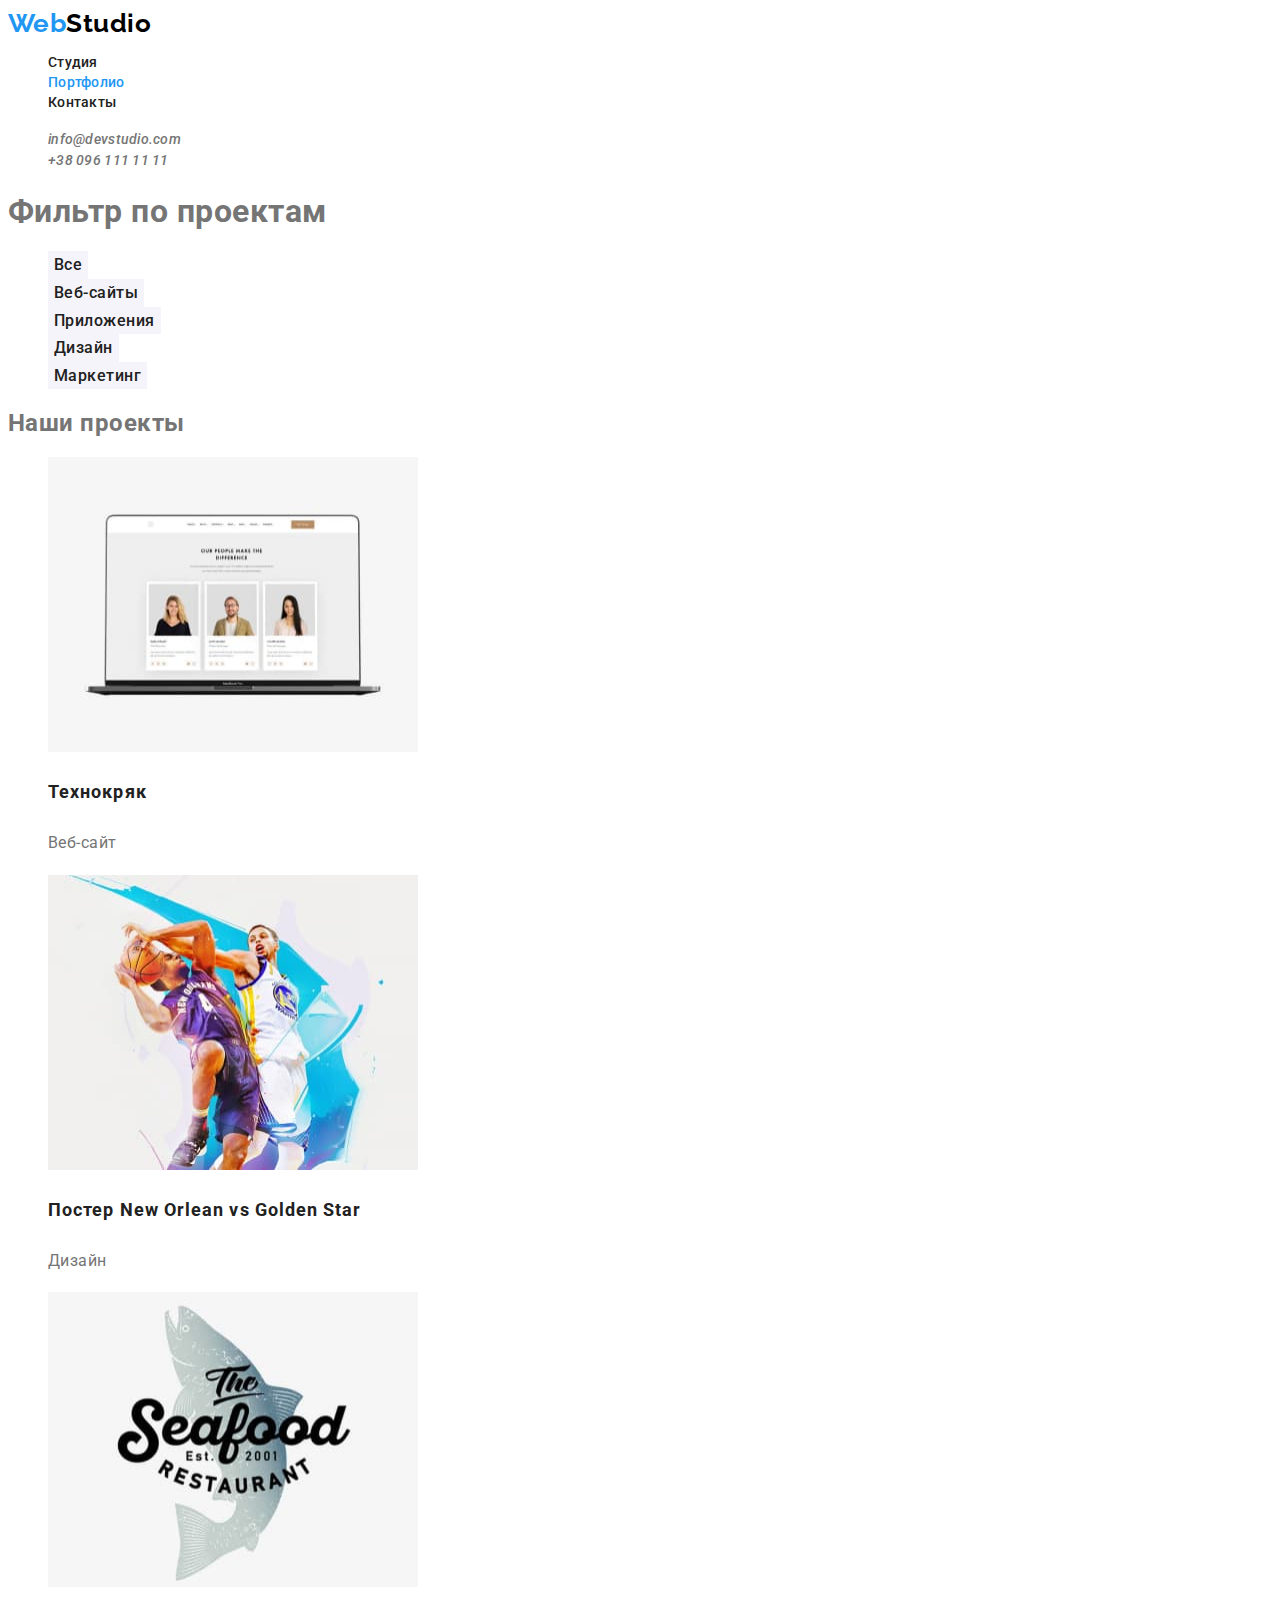
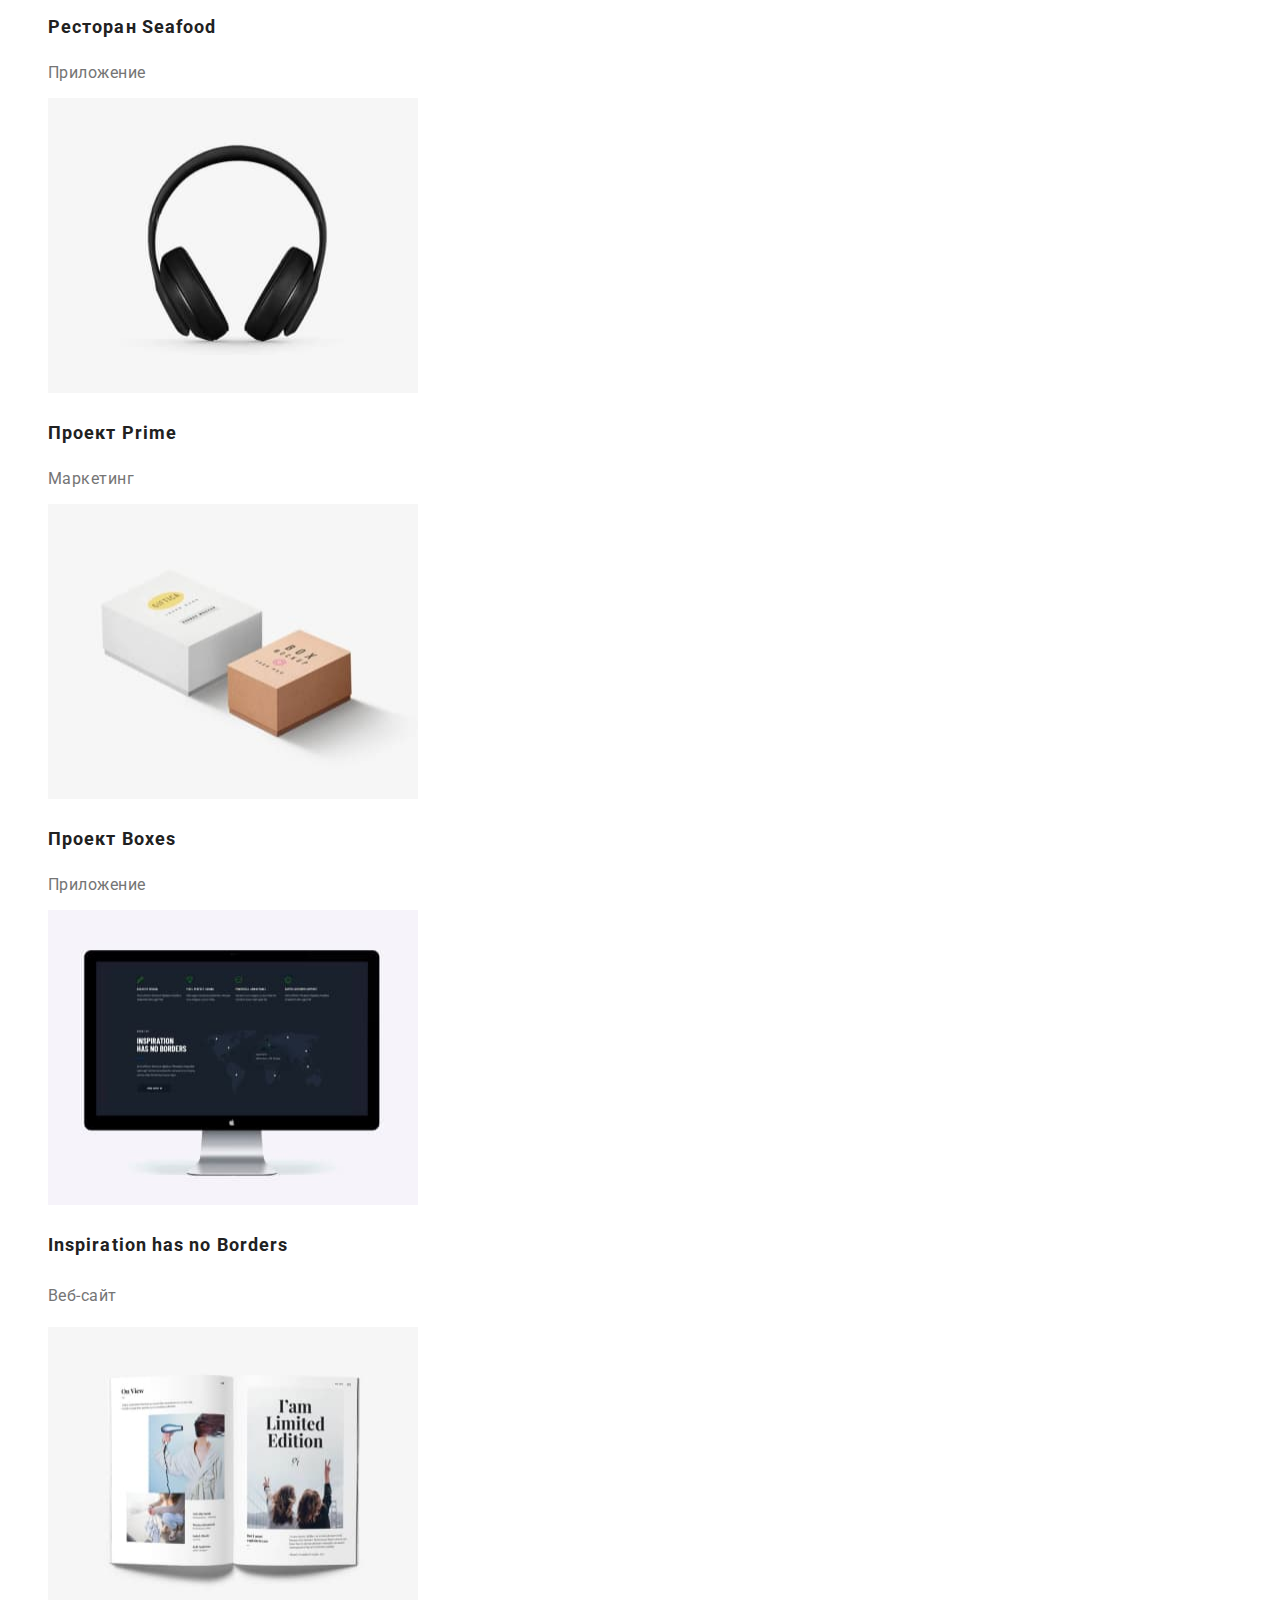
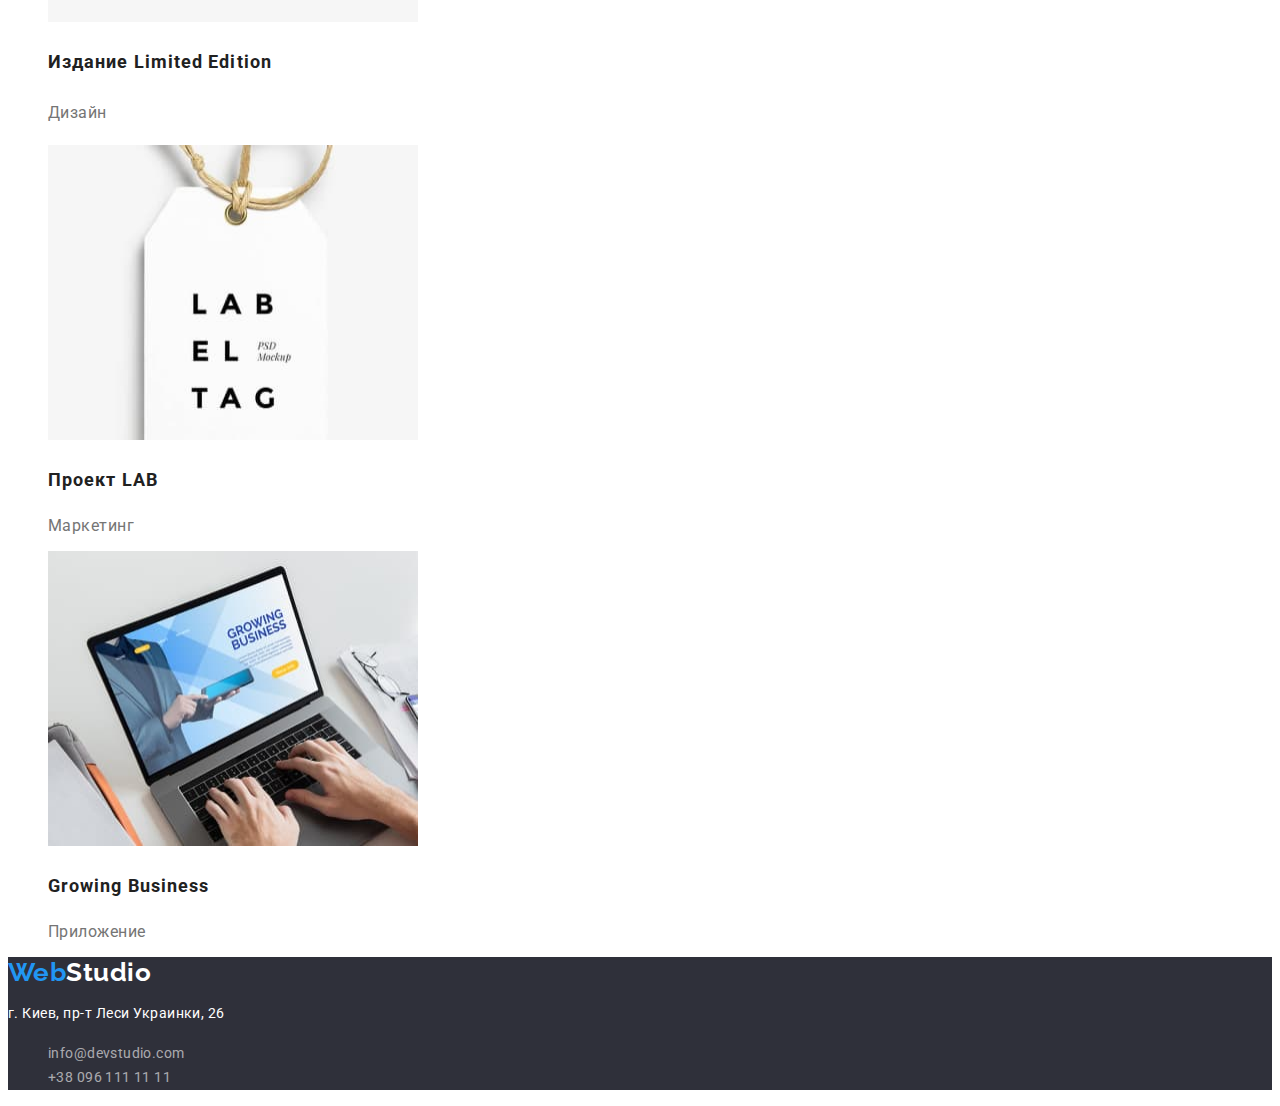
==== portfolio.html @ d4fd179d "Добавлены шрифты и цвет" ====
<!DOCTYPE html>
<html lang="ru">
<head>
    <meta charset="UTF-8">
    <meta name="viewport" content="width=device-width, initial-scale=1.0">
    <title>Портфолио</title>
    <link rel="preconnect" href="https://fonts.gstatic.com">
    <link href="https://fonts.googleapis.com/css2?family=Raleway:wght@700&family=Roboto:wght@400;500;700;900&display=swap"
      rel="stylesheet">
      
      <link rel="stylesheet" href="./css/style.css">
</head>
<body>
      <header class="site-head">
      
        <!-- Навигация -->
        <nav>
          <a class="logo link" href="./index.html"><span class="logo-slice">Web</span>Studio</a>
          <ul class="site-nav list">
            <li><a class="nav-item link" href="./index.html">Студия</a></li>
            <li> <a class="nav-item link current" href="./portfolio.html">Портфолио</a></li>
            <li><a class="nav-item link" href="">Контакты</a></li>
          </ul>
      
        </nav>
      
        <!-- Контакты -->
        <address>
          <ul class="contacts list">
            <li>
              <a class="contact-item link" href="mailto:info@devstudio.com">info@devstudio.com</a>
            </li>
            <li>
              <a class="contact-item link" href="tel:+380961111111">+38 096 111 11 11</a>
            </li>
          </ul>
        </address>
      
      </header>
    <main>

        <!-- фильтры работ -->
       <section class="section">
         <h1>Фильтр по проектам</h1>
        <ul class="list">
            <li><button class="button secondary" href="">Все</button></li>
            <li><button class="button secondary" href="">Веб-сайты</button></li>
            <li><button class="button secondary" href="">Приложения</button></li>
            <li><button class="button secondary" href="">Дизайн</button></li>
            <li><button class="button secondary" href="">Маркетинг</button></li>
        </ul>
    
       <!-- примеры проектов -->
       <h2>Наши проекты</h2>
      <ul class="projects list">
          <li class="project-item">
         <img src="./img/loptop.jpg" alt="монитор" width="370" height="295">
         <h3 class="title">Технокряк</h3>
        <p  class="project" >Веб-сайт</p>
        </li>
          <li>
           <img src="./img/basketboll.jpg" alt="баскетбол" width="370" height="295">
          <h3 class="title">Постер New Orlean vs Golden Star</h3>
          <p class="project">Дизайн</p>
        </li>
          <li>
         <img src="./img/seafood.jpg" alt="название seafood" width="370" height="295">
          <h3 class="title">Ресторан Seafood</h3>
          <p>Приложение</p>
        </li>
          <li>
            <img src="./img/headphones.jpg" alt="" width="370" height="295">
           <h3 class="title">Проект Prime</h3>
           <p>Маркетинг</p>
        </li>
          <li>
              <img src="./img/boxes.jpg" alt="коробки" width="370" height="295">
              <h3 class="title">Проект Boxes</h3>
              <p>Приложение</p>
            </li>
          <li>
            <img src="./img/veb_site.jpg" alt="страница сайта" width="370" height="295">
           <h3 class="title">Inspiration has no Borders</h3>
           <p class="project">Веб-сайт</p>
         </li>
          <li>
            <img src="./img/journal.jpg" alt="журнал" width="370" height="295">
           <h3 class="title">Издание Limited Edition</h3>
           <p class="project">Дизайн</p>
        </li>
          <li>
              <img src="./img/label_tag.jpg" alt="бирка label tag" width="370" height="295">
            <h3 class="title">Проект LAB</h3>
            <p>Маркетинг</p>
          </li>
          <li>
              <img src="./img/growing_business.jpg" alt="бизнес-приложение" width="370" height="295">
             <h3 class="title"> Growing Business</h3>
             <p>Приложение</p>
         </li>
      </ul>
       </section> 
      
    </main>
    <footer class="footer">
      <a class="logo link" href="index.html"><span class="logo-slice">Web</span>Studio</a>
      <address>
    
        <p class="adds">г. Киев, пр-т Леси Украинки, 26</p>
        <ul class="contacts list">
          <li>
            <a class="contact-footer link" href="mailto:info@devstudio.com">info@devstudio.com</a>
          </li>
          <li>
            <a class="contact-footer link" href="tel:+380961111111">+38 096 111 11 11</a>
          </li>
        </ul>
      </address>
    </footer>
</body>
</html>
---- css/style.css ----
/*

логотип и текст навигации
color: #000000;
логотип и ссылки в состоянии :hiver 
color: #2196F3;

основной цвет текста
color: #757575;
вторичный текст текста: 
color: #212121;
текст подвала
color: #FFFFFF;
ссылки подвала
 color: rgba(255, 255, 255, 0.6);

/* nav
background: #FFFFFF;
hero
background: #2F303A;
section
background: #E5E5E5;
section 2
#F5F4FA
footer
background: #2F303A;
для всех заглавных
text-transform: uppercase;*/
:root {
  --primary-text-color: #757575;
  --title-text-color: #212121;
  --accent-color: #2196f3;
  --primery-white-color: #ffffff;
  --header-footer-fon: #2f303a;
  --nav-text-color: #000000;
  --secondary-btn-bg: #f5f4fa;
}
body {
  color: var(--primary-text-color);
  background-color: var(--primery-white-color);
  letter-spacing: 0.03em;
  font-family: 'Roboto', sans-serif;
}
.link {
  text-decoration: none;
}
.list {
  list-style: none;
}
/*navigotion*/
.logo {
  color: var(--nav-text-color);
  font-family: 'Raleway', sans-serif;
  font-weight: bold;
  font-size: 26px;
  line-height: 1.2;
}
.logo .logo-slice {
  color: var(--accent-color);
}
.site-nav .link {
  color: var(--title-text-color);
}
.site-nav .link:hover,
.site-nav .link:focus {
  color: var(--accent-color);
}
.site-nav,
.contact-item {
  font-weight: 500;
  font-size: 14px;
  line-height: 1.42;
  letter-spacing: 0.02em;
}
.site-nav .nav-item.current {
  color: var(--accent-color);
}
.contacts .contact-item {
  color: currentColor;
}
.contacts .link:hover,
.contacts .link:focus {
  color: var(--accent-color);
}
/*hero*/
.hero-title {
  color: var(--primery-white-color);
  background: var(--header-footer-fon);
  font-weight: 900;
  font-size: 44px;
  line-height: 1.4;
  text-align: center;
  letter-spacing: 0.06em;
}
/* buttons*/
.button {
  border: none;
  font-family: 'Roboto', sans-serif;
}
.button.primary {
  color: var(--primery-white-color);
  background: var(--accent-color);
  font-weight: bold;
  font-size: 16px;
  line-height: 1.9;
  text-align: center;
  letter-spacing: 0.06em;
}
.button.secondary {
  background-color: var(--secondary-btn-bg);
  color: var(--title-text-color);
  font-weight: 500;
  font-size: 16px;
  line-height: 1.6;
  letter-spacing: 0.03em;
}
.button.primary:focus,
.button.secondary:hover,
.button.secondary:focus {
  color: var(--primery-white-color);
  background: var(--accent-color);
}
/*sections*/
.section-title,
.title {
  color: var(--title-text-color);
}
.section-title {
  font-weight: bold;
  font-size: 36px;
  line-height: 1.2;
  text-align: center;
}
.features .title {
  color: var(--title-text-color);
  font-weight: bold;
  font-size: 14px;
  line-height: 1.14;
  text-transform: uppercase;
}
.features .feature-text {
  font-weight: normal;
  font-size: 14px;
  line-height: 1.71;
}
.team .title {
  color: var(--title-text-color);
  font-weight: 500;
  font-size: 16px;
  line-height: 1.2;
}
.team .team-position {
  font-weight: normal;
  font-size: 16px;
  line-height: 1.2;
}
.projects .title {
  color: var(--title-text-color);
  font-weight: bold;
  font-size: 18px;
  line-height: 2;
  letter-spacing: 0.06em;
}
.projects .project {
  font-weight: normal;
  font-size: 16px;
  line-height: 1.9;
}
/*footer*/
.footer {
  background-color: var(--header-footer-fon);
  color: var(--primery-white-color);
}
.footer .logo {
  color: var(--primery-white-color);
}
.footer .adds {
  font-style: normal;
  font-weight: normal;
  font-size: 14px;
  line-height: 1.71;
}
.contacts .contact-footer {
  color: rgba(255, 255, 255, 0.6);
  font-style: normal;
  font-weight: normal;
  font-size: 14px;
  line-height: 1.71;
  letter-spacing: 0.03em;
}
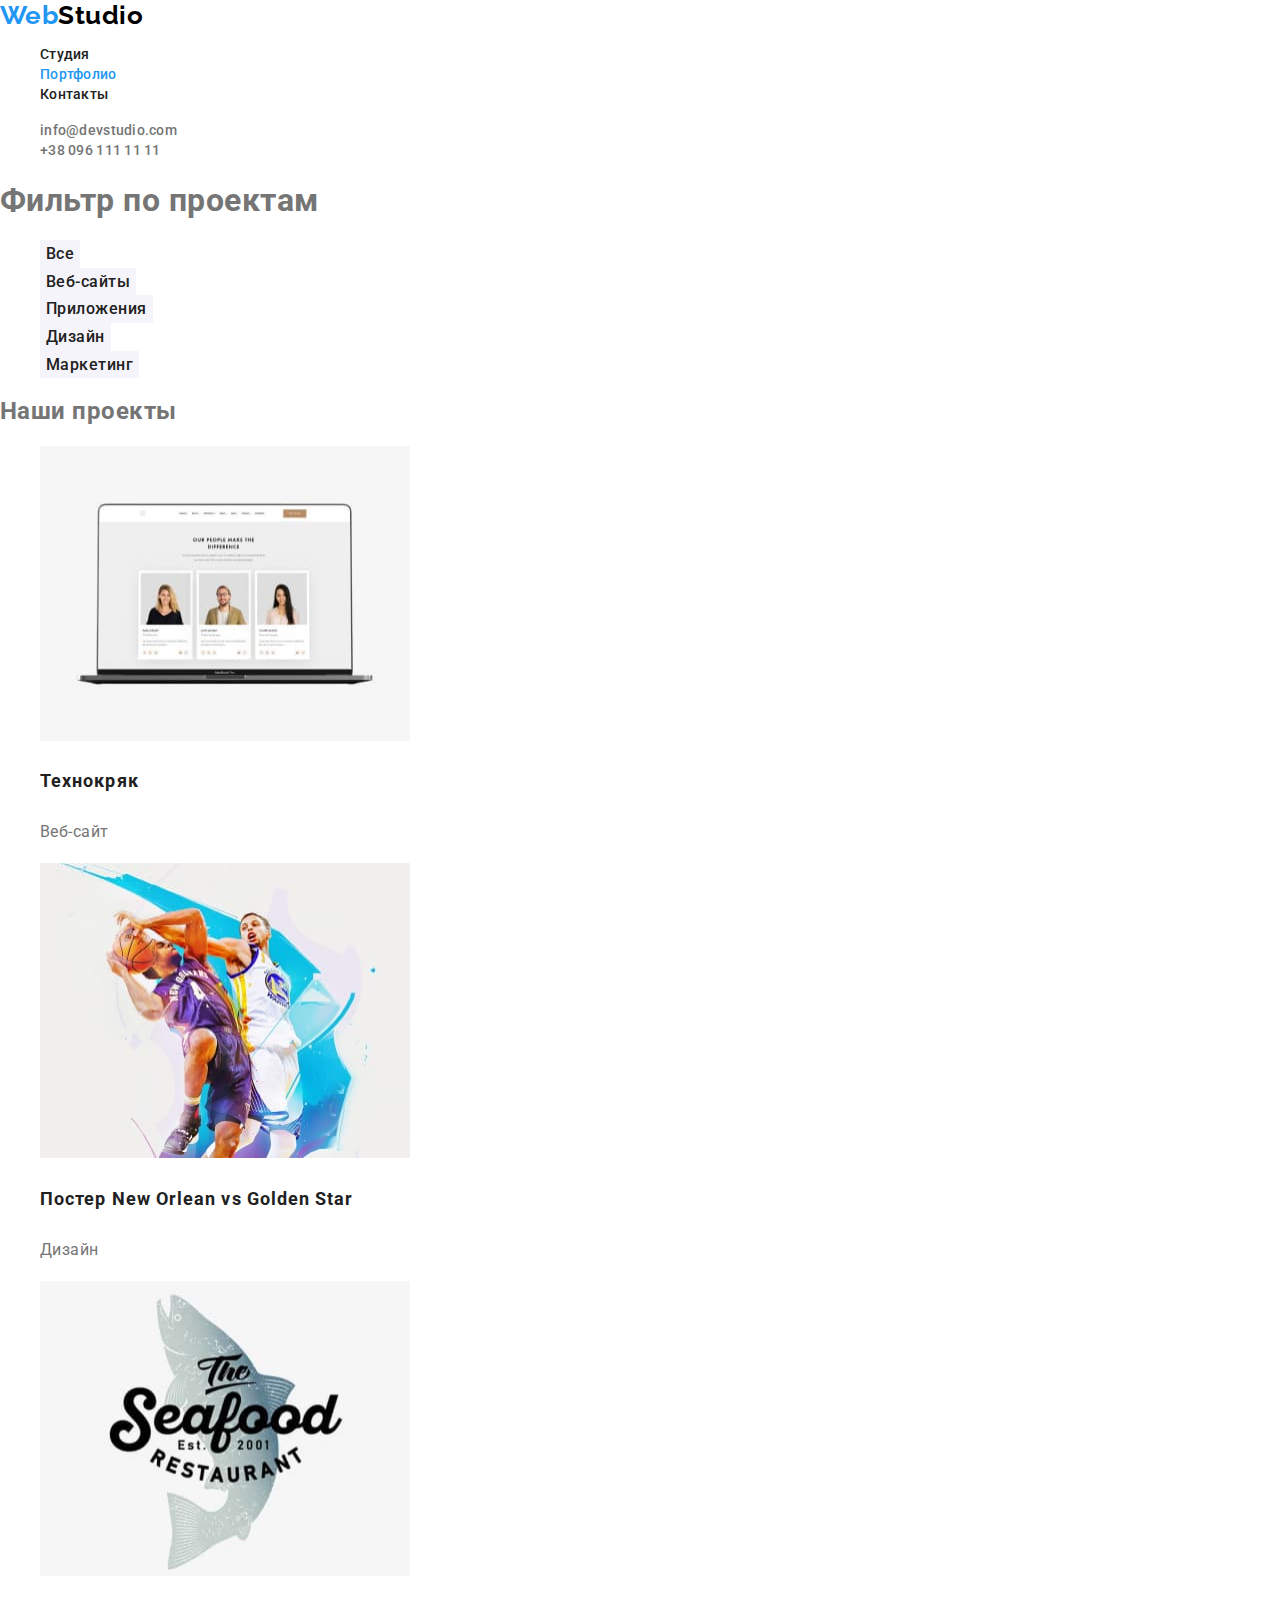
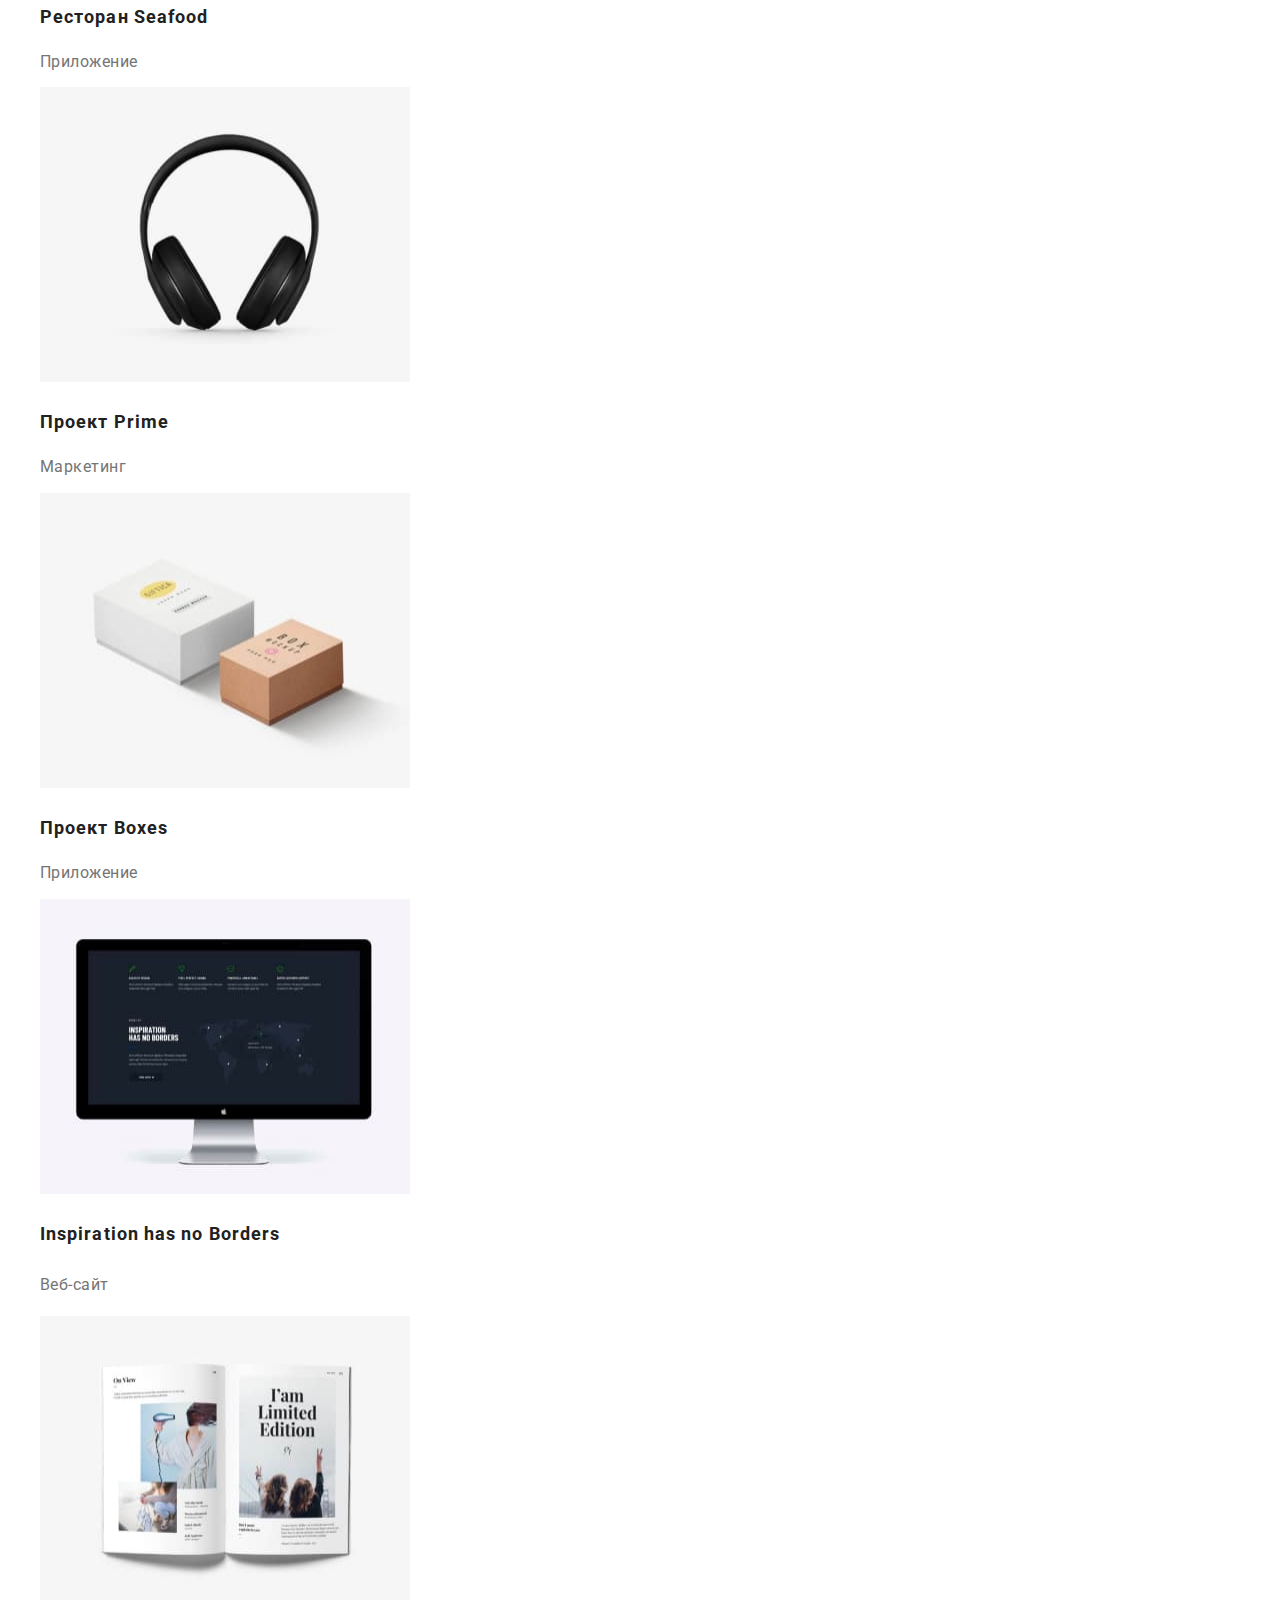
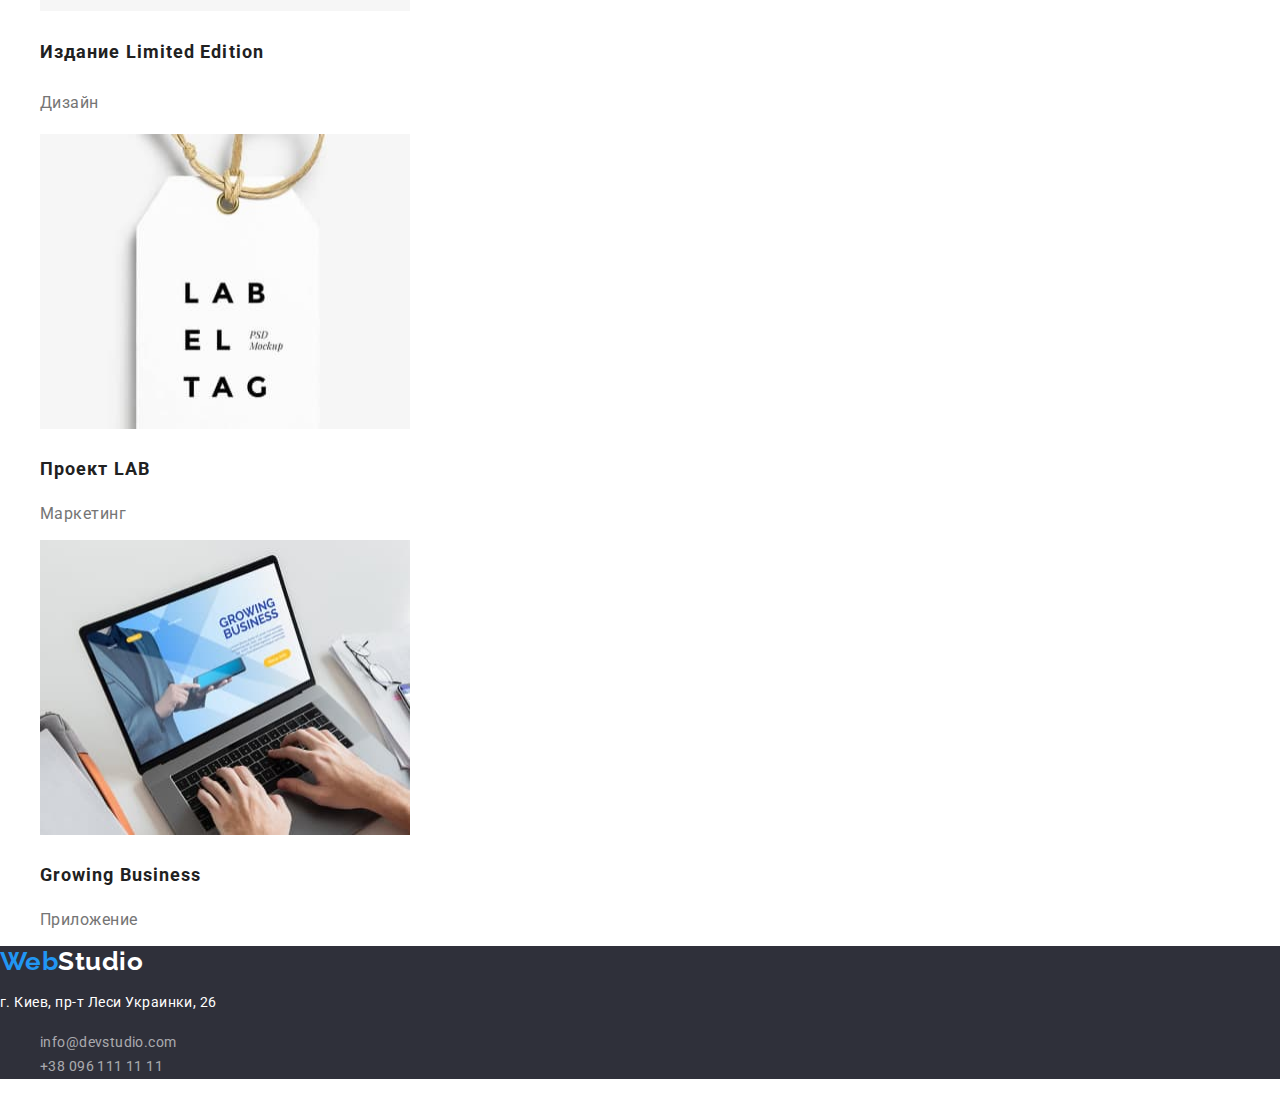
==== commit 432573e8: "Добавлен normalize i gitignore" ====
--- a/portfolio.html
+++ b/portfolio.html
@@ -7,7 +7,7 @@
     <link rel="preconnect" href="https://fonts.gstatic.com">
     <link href="https://fonts.googleapis.com/css2?family=Raleway:wght@700&family=Roboto:wght@400;500;700;900&display=swap"
       rel="stylesheet">
-      
+      <link rel="stylesheet" href="./css/modern-normalize.css">
       <link rel="stylesheet" href="./css/style.css">
 </head>
 <body>
@@ -16,7 +16,7 @@
         <!-- Навигация -->
         <nav>
           <a class="logo link" href="./index.html"><span class="logo-slice">Web</span>Studio</a>
-          <ul class="site-nav list">
+          <ul class="site-nav">
             <li><a class="nav-item link" href="./index.html">Студия</a></li>
             <li> <a class="nav-item link current" href="./portfolio.html">Портфолио</a></li>
             <li><a class="nav-item link" href="">Контакты</a></li>
@@ -26,7 +26,7 @@
       
         <!-- Контакты -->
         <address>
-          <ul class="contacts list">
+          <ul class="contacts">
             <li>
               <a class="contact-item link" href="mailto:info@devstudio.com">info@devstudio.com</a>
             </li>
@@ -42,7 +42,7 @@
         <!-- фильтры работ -->
        <section class="section">
          <h1>Фильтр по проектам</h1>
-        <ul class="list">
+        <ul class="">
             <li><button class="button secondary" href="">Все</button></li>
             <li><button class="button secondary" href="">Веб-сайты</button></li>
             <li><button class="button secondary" href="">Приложения</button></li>
@@ -52,7 +52,7 @@
     
        <!-- примеры проектов -->
        <h2>Наши проекты</h2>
-      <ul class="projects list">
+      <ul class="projects">
           <li class="project-item">
          <img src="./img/loptop.jpg" alt="монитор" width="370" height="295">
          <h3 class="title">Технокряк</h3>
@@ -107,7 +107,7 @@
       <address>
     
         <p class="adds">г. Киев, пр-т Леси Украинки, 26</p>
-        <ul class="contacts list">
+        <ul class="contacts">
           <li>
             <a class="contact-footer link" href="mailto:info@devstudio.com">info@devstudio.com</a>
           </li>
--- a/css/style.css
+++ b/css/style.css
@@ -76,6 +76,7 @@
   color: var(--accent-color);
 }
 .contacts .contact-item {
+  font-style: normal;
   color: currentColor;
 }
 .contacts .link:hover,
@@ -91,6 +92,7 @@
   line-height: 1.4;
   text-align: center;
   letter-spacing: 0.06em;
+  text-transform: uppercase;
 }
 /* buttons*/
 .button {
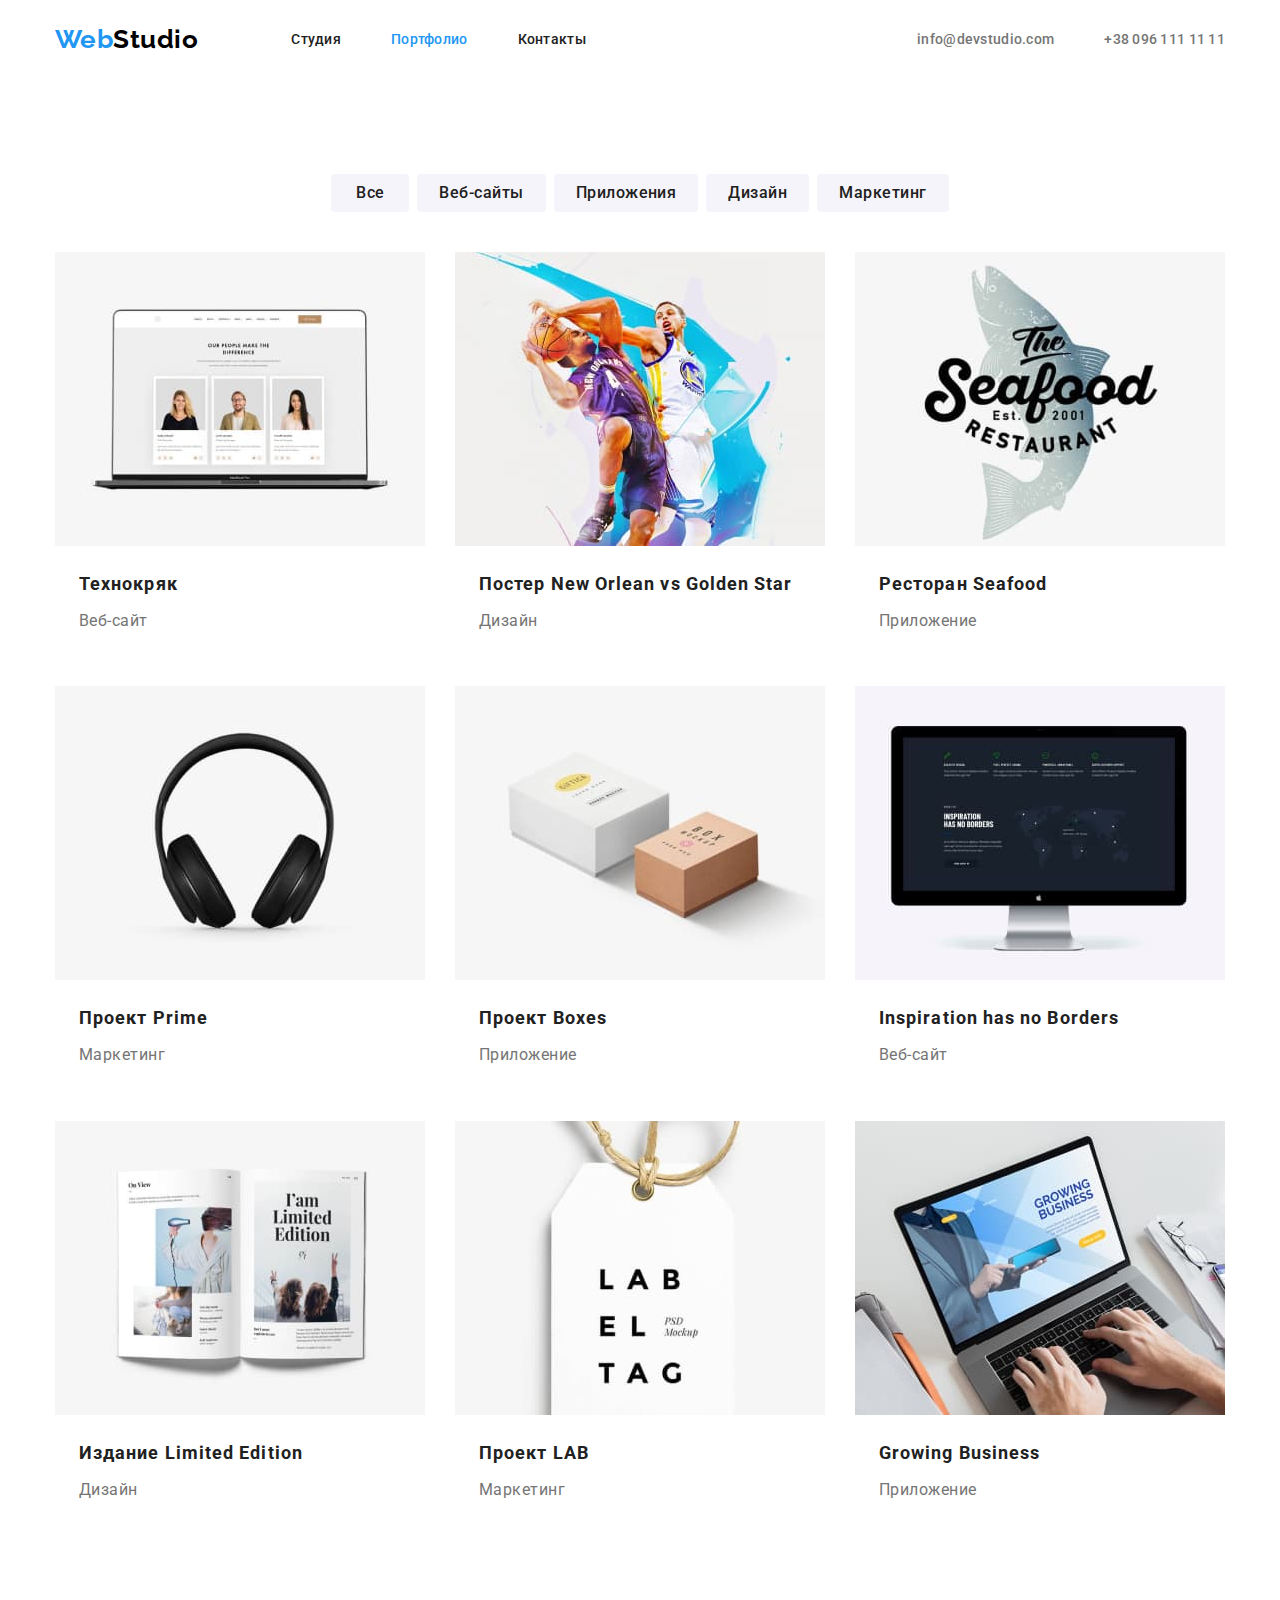
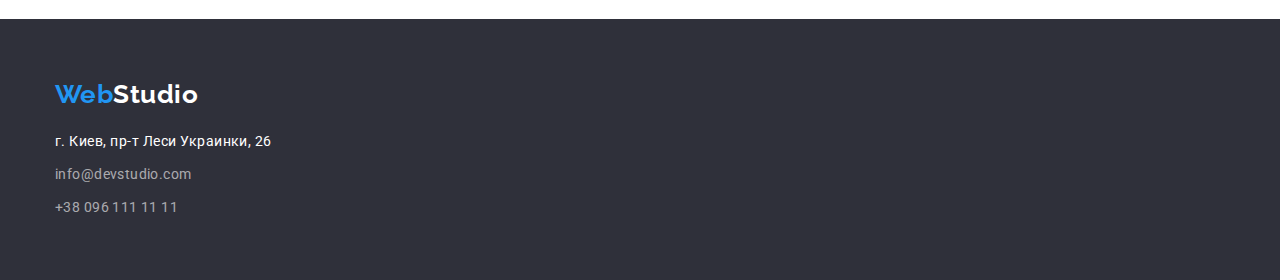
==== commit 164c740e: "Блочная модель и Flexbox" ====
--- a/portfolio.html
+++ b/portfolio.html
@@ -11,26 +11,26 @@
       <link rel="stylesheet" href="./css/style.css">
 </head>
 <body>
-      <header class="site-head">
+      <header class="site-head container">
       
         <!-- Навигация -->
-        <nav>
+        <nav class="nav">
           <a class="logo link" href="./index.html"><span class="logo-slice">Web</span>Studio</a>
-          <ul class="site-nav">
-            <li><a class="nav-item link" href="./index.html">Студия</a></li>
-            <li> <a class="nav-item link current" href="./portfolio.html">Портфолио</a></li>
-            <li><a class="nav-item link" href="">Контакты</a></li>
+          <ul class="site-nav list">
+            <li class="ls-item"><a class="nav-item link" href="./index.html">Студия</a></li>
+            <li class="ls-item"> <a class="nav-item link current" href="./portfolio.html">Портфолио</a></li>
+            <li class="ls-item"><a class="nav-item link" href="">Контакты</a></li>
           </ul>
       
         </nav>
       
         <!-- Контакты -->
-        <address>
-          <ul class="contacts">
-            <li>
+        <address class="address">
+          <ul class="contacts list">
+            <li class="ls-item">
               <a class="contact-item link" href="mailto:info@devstudio.com">info@devstudio.com</a>
             </li>
-            <li>
+            <li class="ls-item">
               <a class="contact-item link" href="tel:+380961111111">+38 096 111 11 11</a>
             </li>
           </ul>
@@ -39,83 +39,152 @@
       </header>
     <main>
 
-        <!-- фильтры работ -->
+        
        <section class="section">
-         <h1>Фильтр по проектам</h1>
-        <ul class="">
-            <li><button class="button secondary" href="">Все</button></li>
-            <li><button class="button secondary" href="">Веб-сайты</button></li>
-            <li><button class="button secondary" href="">Приложения</button></li>
-            <li><button class="button secondary" href="">Дизайн</button></li>
-            <li><button class="button secondary" href="">Маркетинг</button></li>
+         <div class="examples container">
+          <!-- фильтры работ -->
+         <h1 class="visually-hidden">Фильтр по проектам</h1>
+         <div class="box-flt">
+        <ul class="filters list">
+            <li class="filter-item"><button type="button" class="button secondary">Все</button></li>
+            <li class="filter-item"><button type="button" class="button secondary">Веб-сайты</button></li>
+            <li class="filter-item"><button type="button" class="button secondary">Приложения</button></li>
+            <li class="filter-item"><button type="button" class="button secondary">Дизайн</button></li>
+            <li class="filter-item"><button type="button" class="button secondary">Маркетинг</button></li>
         </ul>
-    
+        </div>
        <!-- примеры проектов -->
-       <h2>Наши проекты</h2>
-      <ul class="projects">
+       <h2 class="visually-hidden">Наши проекты</h2>
+      <ul class="projects list">
           <li class="project-item">
-         <img src="./img/loptop.jpg" alt="монитор" width="370" height="295">
+          <article class="card">
+        <div class="card-thumb"> 
+         <img class="img-card" src="./img/loptop.jpg" alt="монитор" width="370" height="295">
+        </div>
+        <div class="card-content">
+         <a class="cars-link" href="">
          <h3 class="title">Технокряк</h3>
-        <p  class="project" >Веб-сайт</p>
+          <p class="project">Веб-сайт</p></a>
+          </div>
+          </article>
         </li>
-          <li>
-           <img src="./img/basketboll.jpg" alt="баскетбол" width="370" height="295">
+          <li class="project-item">
+            <article class="card">
+             <div class="card-thumb">
+           <img class="img-card" src="./img/basketboll.jpg" alt="баскетбол" width="370" height="295">
+            </div>
+            <div class="card-content">
+              <a class="cars-link" href="">
           <h3 class="title">Постер New Orlean vs Golden Star</h3>
-          <p class="project">Дизайн</p>
+          <p class="project">Дизайн</p></a>
+          </div>
+          </article>
         </li>
-          <li>
-         <img src="./img/seafood.jpg" alt="название seafood" width="370" height="295">
+          <li class="project-item">
+            <article class="card">
+             <div class="card-thumb">
+         <img class="img-card" src="./img/seafood.jpg" alt="название seafood" width="370" height="295">
+           </div>
+        <div class="card-content">
+         <a class="cars-link" href="">
           <h3 class="title">Ресторан Seafood</h3>
-          <p>Приложение</p>
+          <p class="project">Приложение</p></a>
+          </div>
+          </article>
         </li>
-          <li>
-            <img src="./img/headphones.jpg" alt="" width="370" height="295">
+          <li class="project-item">
+            <article class="card">
+             <div class="card-thumb">
+            <img class="img-card" src="./img/headphones.jpg" alt="" width="370" height="295">
+              </div>
+        <div class="card-content">
+         <a class="cars-link" href="">
            <h3 class="title">Проект Prime</h3>
-           <p>Маркетинг</p>
+           <p class="project">Маркетинг</p></a>
+          </div>
+          </article>
         </li>
-          <li>
+          <li class="project-item">
+            <article class="card">
+             <div class="card-thumb">
               <img src="./img/boxes.jpg" alt="коробки" width="370" height="295">
+                </div>
+        <div class="card-content">
+         <a class="cars-link" href="">
               <h3 class="title">Проект Boxes</h3>
-              <p>Приложение</p>
+              <p class="project">Приложение</p></a>
+          </div>
+          </article>
             </li>
-          <li>
+          <li class="project-item">
+            <article class="card">
+             <div class="card-thumb">
             <img src="./img/veb_site.jpg" alt="страница сайта" width="370" height="295">
+              </div>
+        <div class="card-content">
+         <a class="cars-link" href="">
            <h3 class="title">Inspiration has no Borders</h3>
-           <p class="project">Веб-сайт</p>
+           <p class="project">Веб-сайт</p></a>
+          </div>
+          </article>
          </li>
-          <li>
+          <li class="project-item">
+            <article class="card">
+             <div class="card-thumb">
             <img src="./img/journal.jpg" alt="журнал" width="370" height="295">
+              </div>
+        <div class="card-content">
+         <a class="cars-link" href="">
            <h3 class="title">Издание Limited Edition</h3>
-           <p class="project">Дизайн</p>
+           <p class="project">Дизайн</p></a>
+          </div>
+          </article>
         </li>
-          <li>
+          <li class="project-item">
+            <article class="card">
+          <div class="card-thumb">
               <img src="./img/label_tag.jpg" alt="бирка label tag" width="370" height="295">
+           </div>
+        <div class="card-content">
+         <a class="cars-link" href="">
             <h3 class="title">Проект LAB</h3>
-            <p>Маркетинг</p>
+            <p class="project">Маркетинг</p></a>
+          </div>
+          </article>
           </li>
-          <li>
+          <li class="project-item"> 
+            <article class="card">
+             <div class="card-thumb">
               <img src="./img/growing_business.jpg" alt="бизнес-приложение" width="370" height="295">
+                </div>
+        <div class="card-content">
+         <a class="cars-link" href="">
              <h3 class="title"> Growing Business</h3>
-             <p>Приложение</p>
+             <p class="project">Приложение</p></a>
+          </div>
+          </article>
          </li>
       </ul>
+      </div>
        </section> 
       
     </main>
-    <footer class="footer">
-      <a class="logo link" href="index.html"><span class="logo-slice">Web</span>Studio</a>
-      <address>
-    
-        <p class="adds">г. Киев, пр-т Леси Украинки, 26</p>
-        <ul class="contacts">
-          <li>
-            <a class="contact-footer link" href="mailto:info@devstudio.com">info@devstudio.com</a>
-          </li>
-          <li>
-            <a class="contact-footer link" href="tel:+380961111111">+38 096 111 11 11</a>
-          </li>
-        </ul>
-      </address>
-    </footer>
+      <footer class="footer">
+        <div class="container">
+          <a class="logo link" href="index.html"><span class="logo-slice">Web</span>Studio</a>
+          <address>
+      
+            <p class="adds">г. Киев, пр-т Леси Украинки, 26</p>
+            <ul class="f-contacts list">
+              <li class="ft-item">
+                <a class="contact-footer link" href="mailto:info@devstudio.com">info@devstudio.com</a>
+              </li>
+              <li class="ft-item">
+                <a class="contact-footer link" href="tel:+380961111111">+38 096 111 11 11</a>
+              </li>
+            </ul>
+          </address>
+        </div>
+      </footer>
 </body>
 </html>--- a/css/style.css
+++ b/css/style.css
@@ -35,19 +35,117 @@
   --nav-text-color: #000000;
   --secondary-btn-bg: #f5f4fa;
 }
+
 body {
   color: var(--primary-text-color);
   background-color: var(--primery-white-color);
   letter-spacing: 0.03em;
   font-family: 'Roboto', sans-serif;
 }
+
 .link {
   text-decoration: none;
 }
 .list {
-  list-style: none;
-}
-/*navigotion*/
+  padding: 0;
+  margin: 0;
+}
+/*скрытые заголовки*/
+.visually-hidden {
+  font-size: xx-small;
+  position: absolute;
+  width: 1px;
+  height: 1px;
+  margin: -1px;
+  border: 0;
+  padding: 0;
+
+  white-space: nowrap;
+  clip-path: inset(100%);
+  clip: rect(0 0 0 0);
+  overflow: hidden;
+}
+/* buttons*/
+.filters {
+  display: flex;
+  justify-content: center;
+}
+.button {
+  border: none;
+  font-family: 'Roboto', sans-serif;
+  margin: 0;
+  padding: 0;
+  background-color: transparent;
+  cursor: pointer;
+  box-sizing: border-box;
+}
+.button.primary {
+  color: var(--primery-white-color);
+  background: var(--accent-color);
+  font-weight: bold;
+  font-size: 16px;
+  line-height: 1.9;
+  text-align: center;
+  letter-spacing: 0.06em;
+  min-width: 200px;
+  padding: 10px 32px;
+  border-radius: 4px;
+  margin-top: 30px;
+}
+
+.button.secondary {
+  background-color: var(--secondary-btn-bg);
+  color: var(--title-text-color);
+  font-weight: 500;
+  font-size: 16px;
+  line-height: 1.6;
+  letter-spacing: 0.03em;
+  min-width: 78px;
+  padding: 6px 22px;
+  border-radius: 4px;
+}
+.button.primary:focus,
+.button.secondary:hover,
+.button.secondary:focus {
+  color: var(--primery-white-color);
+  background: var(--accent-color);
+}
+/*container*/
+.container {
+  width: 1200px;
+  padding-left: 15px;
+  padding-right: 15px;
+  margin: 0 auto;
+}
+.section {
+  padding-top: 94px;
+}
+.section:last-child {
+  padding-bottom: 94px;
+}
+.section.s-team {
+  margin-top: 94px;
+  padding-bottom: 94px;
+}
+/*header*/
+.site-head {
+  display: flex;
+  justify-content: space-between;
+}
+
+/*navigation*/
+
+.nav,
+.address {
+  display: flex;
+}
+.nav,
+.address {
+  align-items: center;
+}
+.address {
+  justify-content: flex-end;
+}
 .logo {
   color: var(--nav-text-color);
   font-family: 'Raleway', sans-serif;
@@ -58,6 +156,12 @@
 .logo .logo-slice {
   color: var(--accent-color);
 }
+.nav .logo {
+  display: block;
+  padding-top: 24px;
+  padding-bottom: 25px;
+  margin-right: 93px;
+}
 .site-nav .link {
   color: var(--title-text-color);
 }
@@ -65,8 +169,10 @@
 .site-nav .link:focus {
   color: var(--accent-color);
 }
+
 .site-nav,
-.contact-item {
+.contacts {
+  display: flex;
   font-weight: 500;
   font-size: 14px;
   line-height: 1.42;
@@ -75,53 +181,53 @@
 .site-nav .nav-item.current {
   color: var(--accent-color);
 }
+.site-nav .nav-item,
+.contacts .contact-item {
+  display: block;
+}
+.site-nav .ls-item:last-child {
+  margin-right: 0;
+}
+
+.site-nav .ls-item:not(:last-child),
+.contacts .ls-item:not(:last-child) {
+  margin-right: 50px;
+}
+
 .contacts .contact-item {
   font-style: normal;
   color: currentColor;
 }
 .contacts .link:hover,
-.contacts .link:focus {
+.contacts .link:focus,
+.contact-footer:hover,
+.f-contacts:focus {
   color: var(--accent-color);
 }
+
 /*hero*/
+.hero-container {
+  max-width: 696px;
+}
+.hero {
+  text-align: center;
+  background: var(--header-footer-fon);
+  max-width: 1600px;
+  min-height: 600px;
+  display: flex;
+  justify-content: center;
+  align-items: center;
+  flex-direction: column;
+}
 .hero-title {
   color: var(--primery-white-color);
-  background: var(--header-footer-fon);
   font-weight: 900;
   font-size: 44px;
   line-height: 1.4;
-  text-align: center;
   letter-spacing: 0.06em;
   text-transform: uppercase;
 }
-/* buttons*/
-.button {
-  border: none;
-  font-family: 'Roboto', sans-serif;
-}
-.button.primary {
-  color: var(--primery-white-color);
-  background: var(--accent-color);
-  font-weight: bold;
-  font-size: 16px;
-  line-height: 1.9;
-  text-align: center;
-  letter-spacing: 0.06em;
-}
-.button.secondary {
-  background-color: var(--secondary-btn-bg);
-  color: var(--title-text-color);
-  font-weight: 500;
-  font-size: 16px;
-  line-height: 1.6;
-  letter-spacing: 0.03em;
-}
-.button.primary:focus,
-.button.secondary:hover,
-.button.secondary:focus {
-  color: var(--primery-white-color);
-  background: var(--accent-color);
-}
+
 /*sections*/
 .section-title,
 .title {
@@ -132,6 +238,13 @@
   font-size: 36px;
   line-height: 1.2;
   text-align: center;
+  padding-bottom: 50px;
+}
+/*BLOCK Features преимуществ*/
+.features,
+.img-list,
+.team {
+  display: flex;
 }
 .features .title {
   color: var(--title-text-color);
@@ -139,50 +252,115 @@
   font-size: 14px;
   line-height: 1.14;
   text-transform: uppercase;
+  padding-bottom: 10px;
 }
 .features .feature-text {
   font-weight: normal;
   font-size: 14px;
   line-height: 1.71;
 }
+.f-item {
+  min-width: 207px;
+}
+.f-item:not(:first-child) {
+  margin-left: 30px;
+}
+.img-list {
+  justify-content: space-between;
+}
+
+/*TEAM*/
+.team {
+  justify-content: space-between;
+}
 .team .title {
   color: var(--title-text-color);
   font-weight: 500;
   font-size: 16px;
   line-height: 1.2;
+  padding-bottom: 10px;
 }
 .team .team-position {
   font-weight: normal;
   font-size: 16px;
   line-height: 1.2;
 }
+.employee {
+  width: 270px;
+}
+.img-content {
+  padding: 30px 0px;
+  text-align: center;
+}
+/*BLOCK фильтр по кнопкам*/
+.box-flt {
+  padding-bottom: 20px;
+}
+.filter-item:not(:last-child) {
+  margin-right: 8px;
+}
+/*BLOCK Projects примеры проектов*/
+.projects {
+  --set-gap: 30px;
+  display: flex;
+  flex-wrap: wrap;
+
+  margin-left: -30px;
+  margin-top: -30px;
+  padding-top: 20px;
+}
+.projects > .project-item {
+  flex-basis: calc(100% / 3 - 30px);
+  margin-left: 30px;
+  margin-top: 30px;
+}
+
 .projects .title {
   color: var(--title-text-color);
   font-weight: bold;
   font-size: 18px;
   line-height: 2;
   letter-spacing: 0.06em;
+  margin-bottom: 4px;
 }
 .projects .project {
   font-weight: normal;
   font-size: 16px;
   line-height: 1.9;
+  color: var(--primary-text-color);
+}
+
+.cars-link {
+  display: block;
+  text-decoration: none;
+}
+.img-card {
+  width: 370px;
+}
+.card-content {
+  padding: 20px 24px;
 }
 /*footer*/
 .footer {
   background-color: var(--header-footer-fon);
   color: var(--primery-white-color);
+  padding: 60px 0;
 }
 .footer .logo {
   color: var(--primery-white-color);
 }
-.footer .adds {
+.adds {
   font-style: normal;
   font-weight: normal;
   font-size: 14px;
   line-height: 1.71;
-}
-.contacts .contact-footer {
+  margin-bottom: 9px;
+  margin-top: 20px;
+}
+.ft-item:not(:last-child) {
+  padding-bottom: 9px;
+}
+.contact-footer {
   color: rgba(255, 255, 255, 0.6);
   font-style: normal;
   font-weight: normal;
